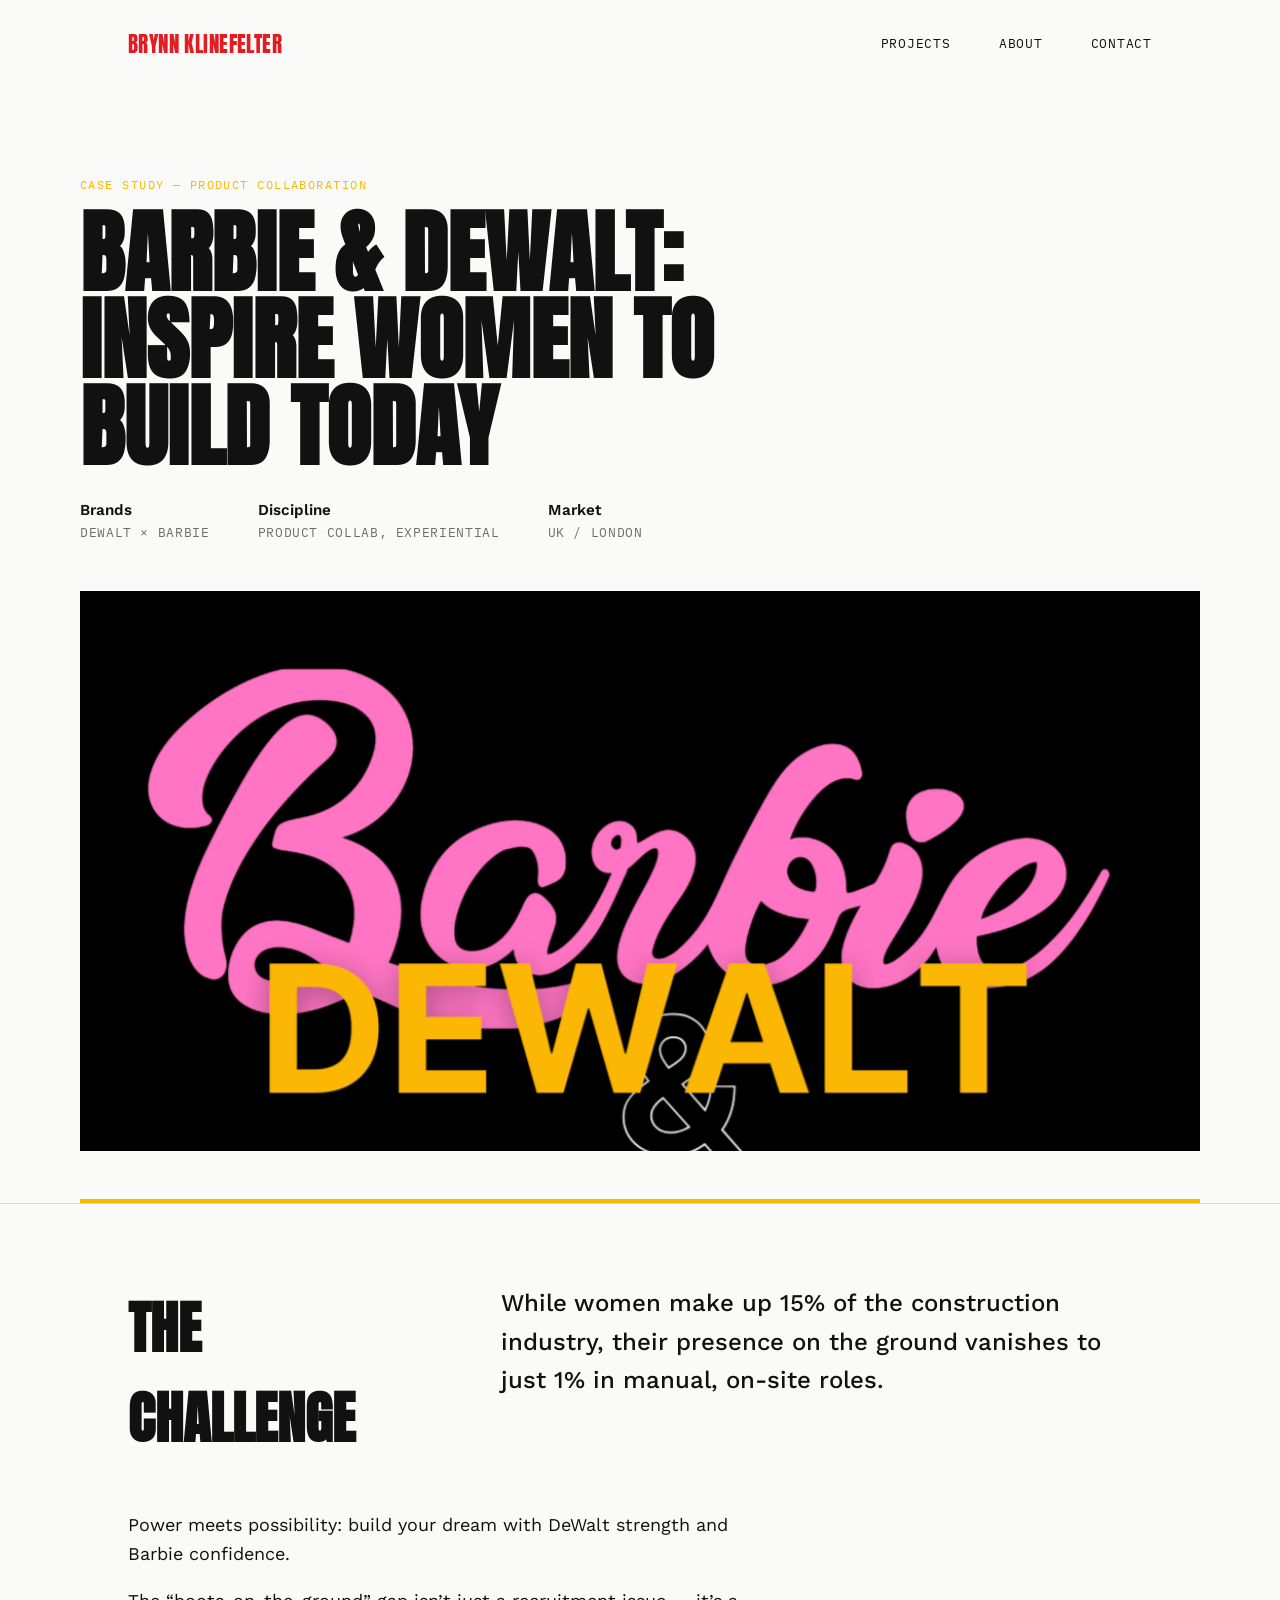
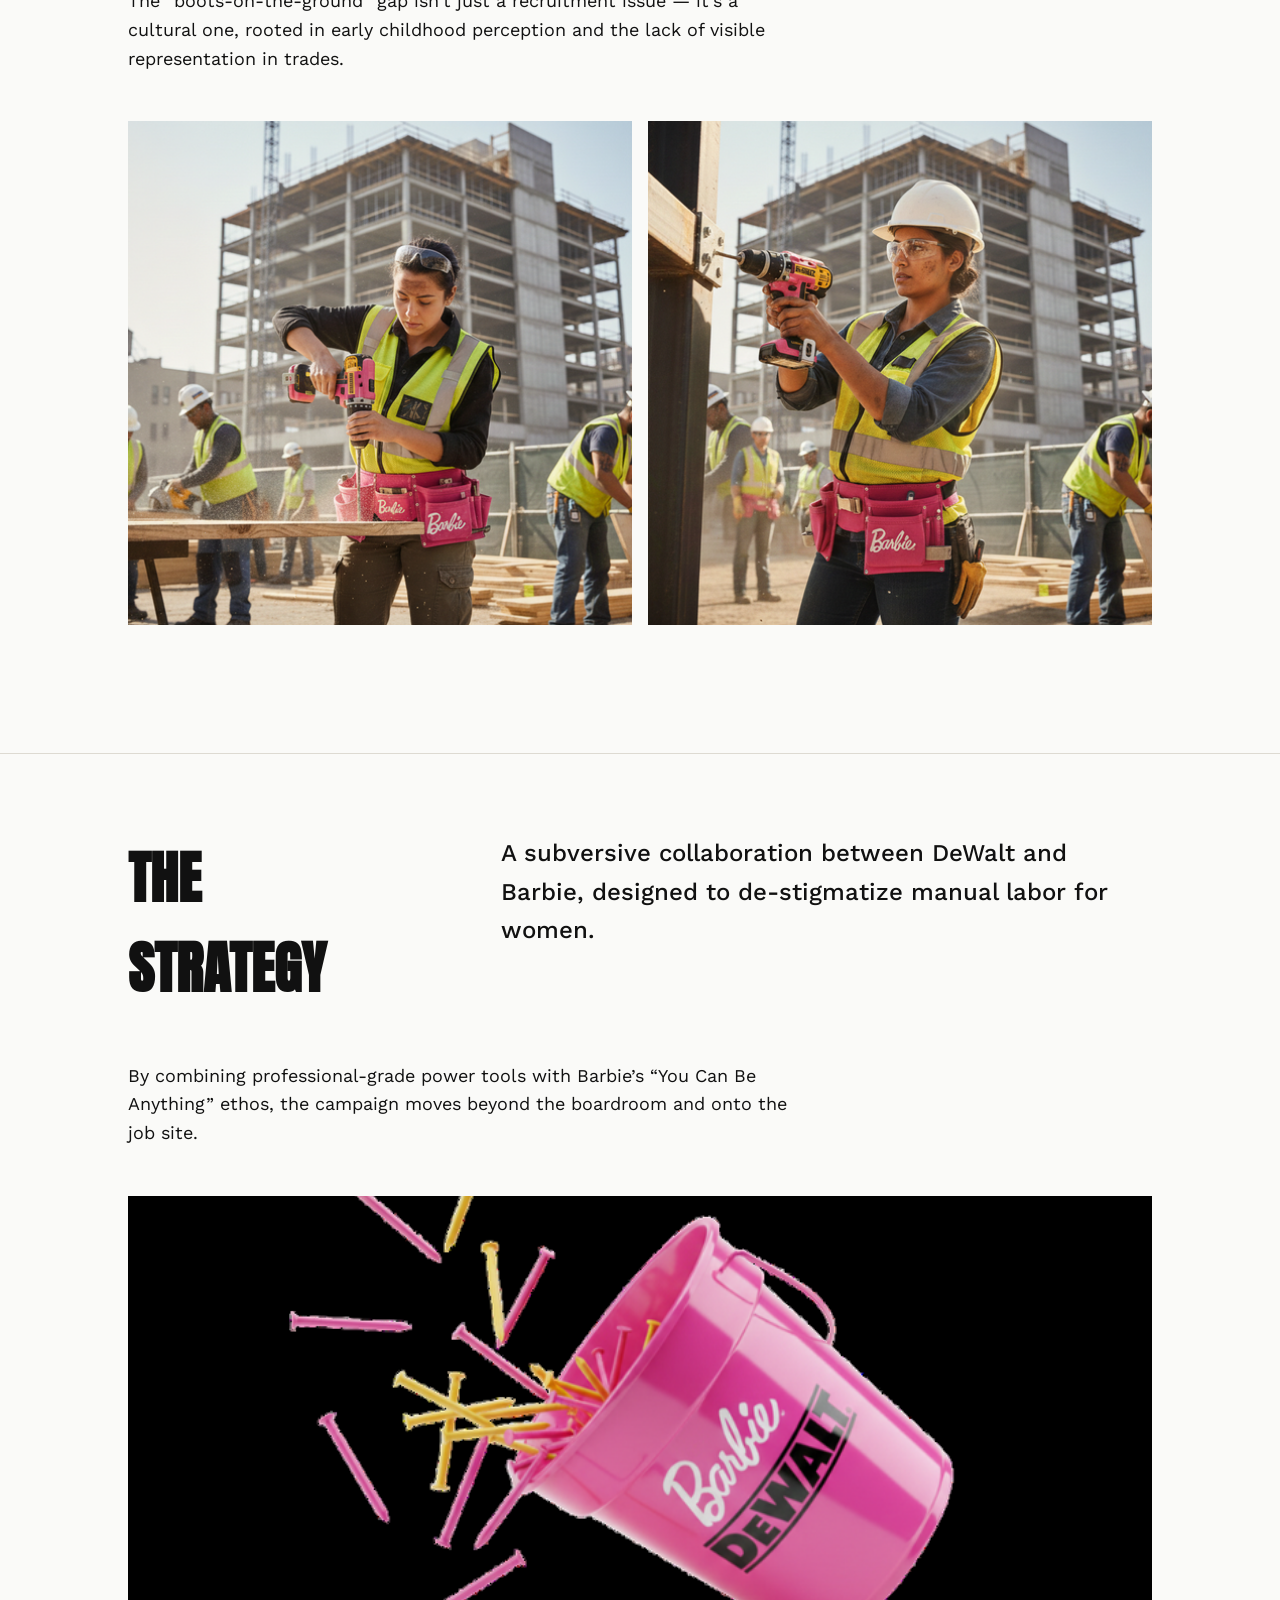
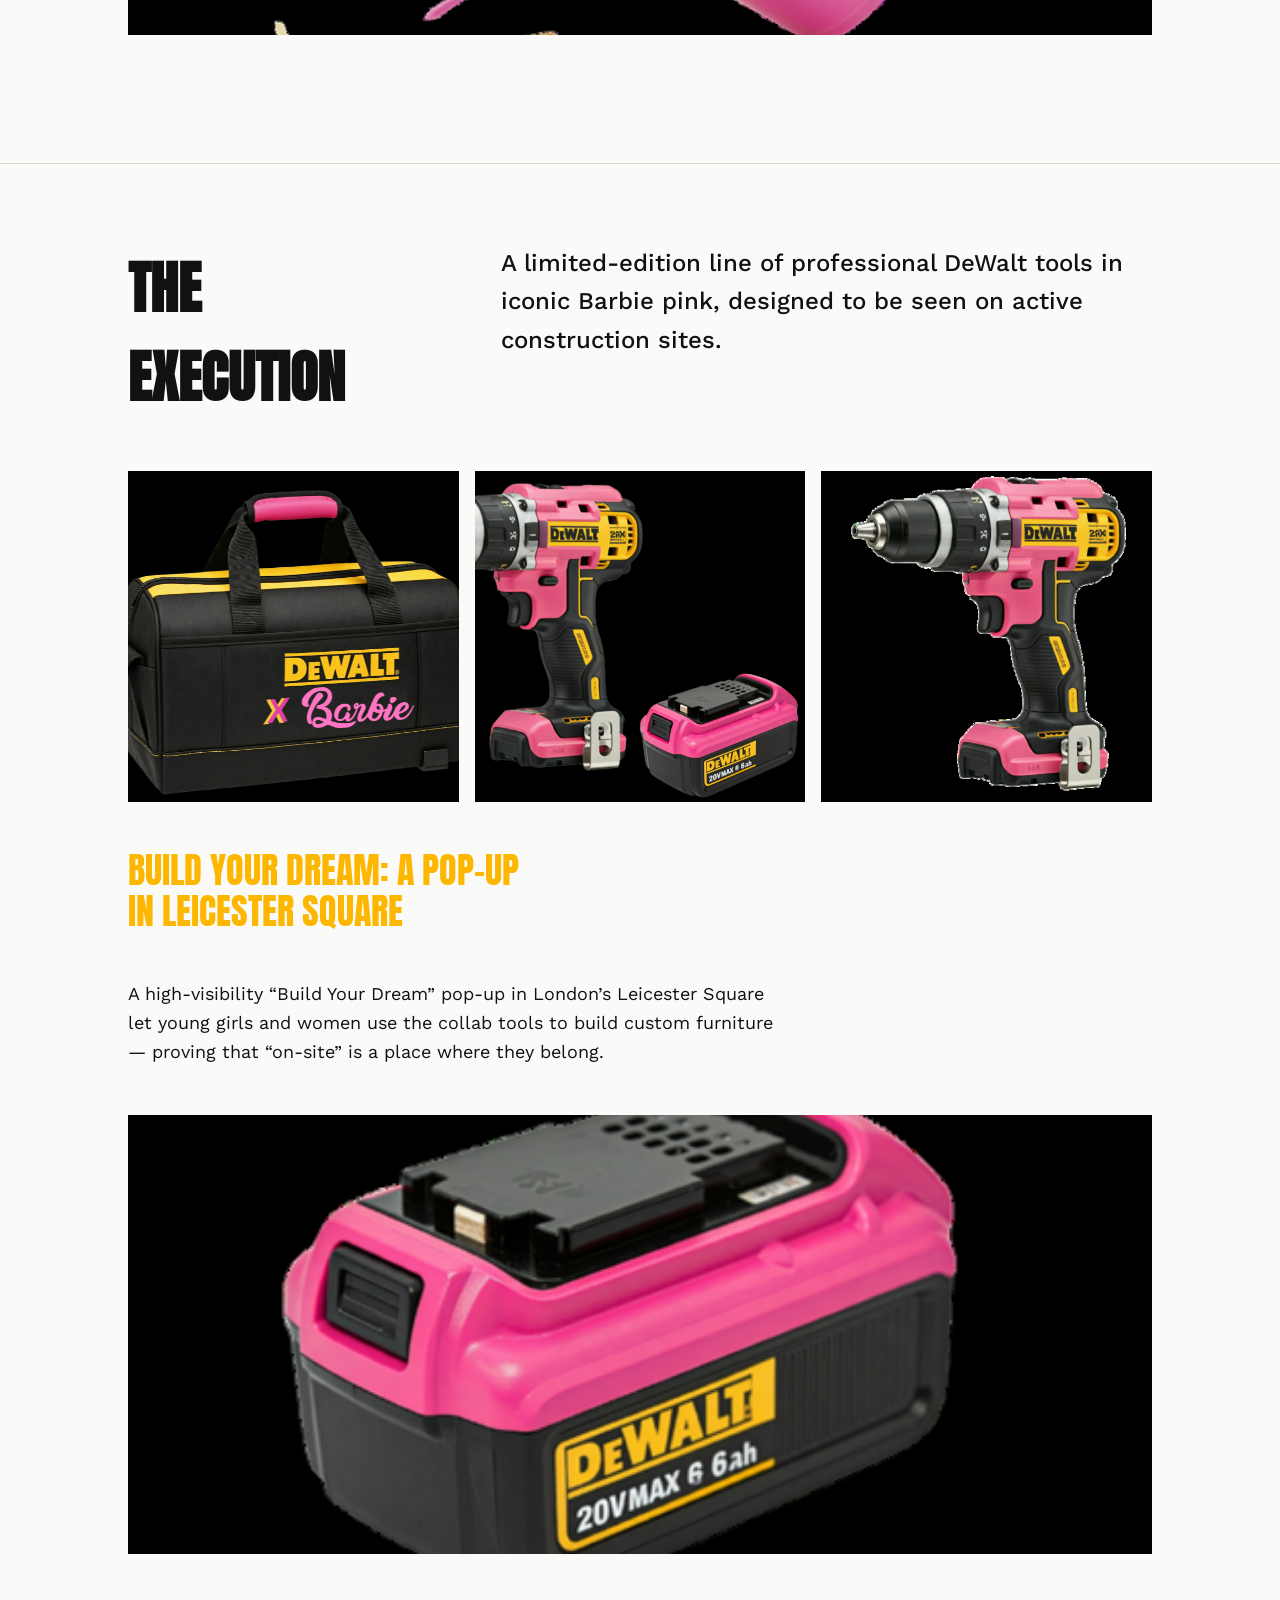
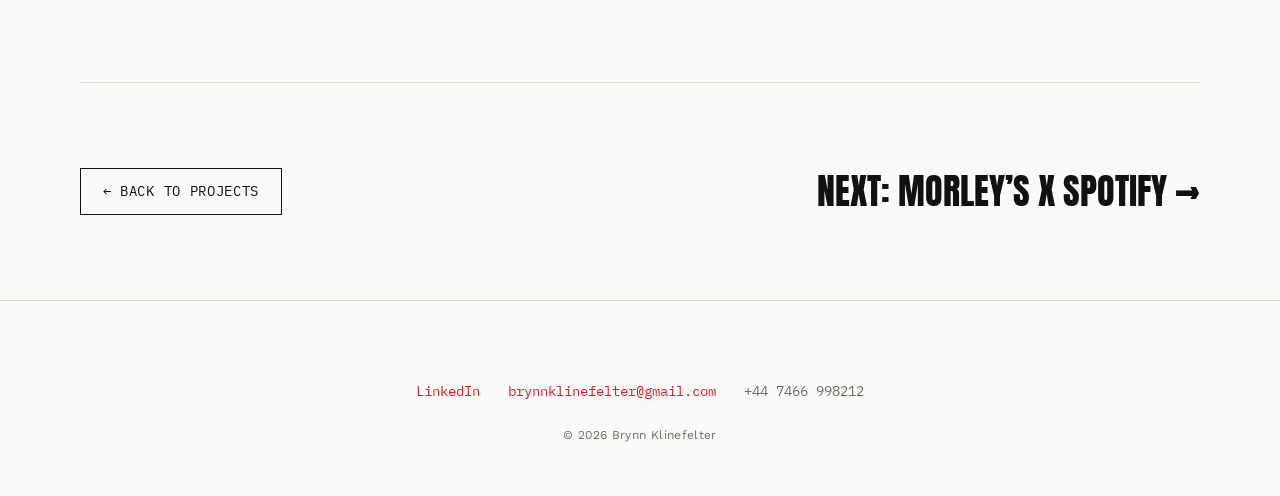
==== projects/barbie-dewalt.html @ ae3e73e8 "Initial commit: Brynn Klinefelter website" ====
<!DOCTYPE html>
<html lang="en">
<head>
<meta charset="UTF-8">
<meta name="viewport" content="width=device-width, initial-scale=1.0">
<title>Barbie &amp; DeWalt | Inspire Women to Build Today — Brynn Klinefelter</title>
<meta name="description" content="A subversive collaboration between DeWalt and Barbie designed to de-stigmatize manual labor for women.">
<link rel="stylesheet" href="../css/style.css">
<style>:root{ --accent: var(--acc-dewalt); }</style>
</head>
<body>

<nav class="site-nav">
  <a href="../index.html" class="site-nav__mark">Brynn Klinefelter</a>
  <ul class="site-nav__links" style="display:flex;">
    <li><a href="../index.html#work">Projects</a></li>
    <li><a href="../index.html#about">About</a></li>
    <li><a href="../index.html#contact">Contact</a></li>
  </ul>
</nav>

<header class="case-hero wrap">
  <p class="eyebrow case-hero__eyebrow">Case Study — Product Collaboration</p>
  <h1 class="case-hero__title">Barbie &amp; DeWalt: Inspire Women to Build Today</h1>
  <div class="case-hero__meta">
    <span><strong>Brands</strong>DeWalt &times; Barbie</span>
    <span><strong>Discipline</strong>Product collab, experiential</span>
    <span><strong>Market</strong>UK / London</span>
  </div>
  <img class="case-hero__image" src="../assets/barbie-dewalt/logo-hero.png" alt="Barbie and DeWalt logo lockup in pink and yellow on black">
</header>

<main>

  <section class="case-section">
    <div class="wrap">
      <div class="case-section__head">
        <h2>The<br>Challenge</h2>
        <p class="lede">While women make up 15% of the construction industry, their presence on the ground vanishes to just 1% in manual, on-site roles.</p>
      </div>
      <div class="case-body">
        <p>Power meets possibility: build your dream with DeWalt strength and Barbie confidence.</p>
        <p>The &ldquo;boots-on-the-ground&rdquo; gap isn&rsquo;t just a recruitment issue &mdash; it&rsquo;s a cultural one, rooted in early childhood perception and the lack of visible representation in trades.</p>
      </div>
      <div class="media-grid media-grid--2">
        <figure>
          <img src="../assets/barbie-dewalt/construction-site-1.png" alt="Woman in hi-vis using a pink DeWalt drill on an active construction site">
        </figure>
        <figure>
          <img src="../assets/barbie-dewalt/construction-site-2.png" alt="Woman on a construction site drilling into a wooden beam, wearing a Barbie tool belt">
        </figure>
      </div>
    </div>
  </section>

  <section class="case-section">
    <div class="wrap">
      <div class="case-section__head">
        <h2>The<br>Strategy</h2>
        <p class="lede">A subversive collaboration between DeWalt and Barbie, designed to de-stigmatize manual labor for women.</p>
      </div>
      <div class="case-body">
        <p>By combining professional-grade power tools with Barbie&rsquo;s &ldquo;You Can Be Anything&rdquo; ethos, the campaign moves beyond the boardroom and onto the job site.</p>
      </div>
      <img class="full-bleed" src="../assets/barbie-dewalt/nail-bucket.png" alt="Pink Barbie x DeWalt bucket spilling pink and yellow nails">
    </div>
  </section>

  <section class="case-section">
    <div class="wrap">
      <div class="case-section__head">
        <h2>The<br>Execution</h2>
        <p class="lede">A limited-edition line of professional DeWalt tools in iconic Barbie pink, designed to be seen on active construction sites.</p>
      </div>
      <div class="media-grid">
        <figure><img src="../assets/barbie-dewalt/drill-front.png" alt="Pink and yellow DeWalt cordless drill"></figure>
        <figure><img src="../assets/barbie-dewalt/tool-bag.png" alt="Black DeWalt x Barbie canvas tool bag with pink trim"></figure>
        <figure><img src="../assets/barbie-dewalt/battery.png" alt="Pink DeWalt 20V max battery pack"></figure>
      </div>

      <p class="pull">Build Your Dream: a pop-up in Leicester Square</p>
      <div class="case-body">
        <p>A high-visibility &ldquo;Build Your Dream&rdquo; pop-up in London&rsquo;s Leicester Square let young girls and women use the collab tools to build custom furniture &mdash; proving that &ldquo;on-site&rdquo; is a place where they belong.</p>
      </div>
      <img class="full-bleed" src="../assets/barbie-dewalt/popup-tent.png" alt="Pink tent canopy reading Build Your Dream at the Leicester Square activation">
    </div>
  </section>

</main>

<nav class="case-nav wrap">
  <a href="../index.html" class="btn btn--ghost">&larr; Back to projects</a>
  <a href="morleys-x-spotify.html" class="case-nav__title" style="text-decoration:none;">Next: Morley&rsquo;s x Spotify &rarr;</a>
</nav>

<footer class="site-footer">
  <div class="site-footer__links">
    <a href="https://www.linkedin.com" target="_blank" rel="noopener">LinkedIn</a>
    <a href="mailto:brynnklinefelter@gmail.com">brynnklinefelter@gmail.com</a>
    <span>+44 7466 998212</span>
  </div>
  <small>&copy; 2026 Brynn Klinefelter</small>
</footer>

</body>
</html>
---- css/style.css ----
/* =========================================================
   BRYNN KLINEFELTER — SHARED STYLESHEET
   Design tokens live at the top. Everything below derives
   from these values — change a token, change the whole site.
   ========================================================= */

@import url('https://fonts.googleapis.com/css2?family=Anton&family=Work+Sans:ital,wght@0,400;0,500;0,600;0,700;1,400&family=IBM+Plex+Mono:wght@400;500&display=swap');

:root{
  /* ---- Brand core (from Brynn's identity: bold red on black/white) ---- */
  --ink:            #111111;
  --paper:          #FAFAF8;
  --paper-dim:      #F0EFEA;
  --red:            #E31C23;
  --red-deep:       #A5151B;
  --grey:           #6E6E6B;
  --grey-line:      #DDDAD2;

  /* ---- Project accents (each case study borrows one) ---- */
  --acc-barbie:     #FF3EA5;
  --acc-dewalt:     #FEB700;
  --acc-spotify:    #1ED760;
  --acc-morleys:    #E8171C;
  --acc-unstreamed: #E0592A;
  --acc-bbc:        #111111;

  /* ---- Type ---- */
  --f-display: 'Anton', 'Arial Narrow', sans-serif;
  --f-body:    'Work Sans', -apple-system, sans-serif;
  --f-mono:    'IBM Plex Mono', ui-monospace, monospace;

  /* ---- Scale ---- */
  --step-0:  clamp(1rem, 0.95rem + 0.3vw, 1.125rem);
  --step-1:  clamp(1.25rem, 1.15rem + 0.5vw, 1.5rem);
  --step-2:  clamp(1.75rem, 1.5rem + 1vw, 2.25rem);
  --step-3:  clamp(2.5rem, 2rem + 2vw, 3.5rem);
  --step-4:  clamp(3.5rem, 2.5rem + 4vw, 6rem);
  --step-5:  clamp(3rem, 1rem + 11vw, 8.5rem);

  --space-1: 0.5rem;
  --space-2: 1rem;
  --space-3: 1.75rem;
  --space-4: 3rem;
  --space-5: 5rem;
  --space-6: 8rem;

  --max-w: 1120px;
  --radius: 2px;
}

/* ---------------------------------------------------------
   Reset
   --------------------------------------------------------- */
*, *::before, *::after{ box-sizing: border-box; }
html{ scroll-behavior: smooth; }
body{
  margin: 0;
  background: var(--paper);
  color: var(--ink);
  font-family: var(--f-body);
  font-size: var(--step-0);
  line-height: 1.6;
  -webkit-font-smoothing: antialiased;
}
img{ max-width: 100%; display: block; }
a{ color: inherit; }
h1,h2,h3,h4,p,ul,figure{ margin: 0; }
ul{ padding: 0; list-style: none; }

@media (prefers-reduced-motion: reduce){
  html{ scroll-behavior: auto; }
  *{ animation-duration: 0.01ms !important; transition-duration: 0.01ms !important; }
}

:focus-visible{
  outline: 3px solid var(--red);
  outline-offset: 3px;
}

/* ---------------------------------------------------------
   Nav
   --------------------------------------------------------- */
.site-nav{
  display: flex;
  align-items: center;
  justify-content: space-between;
  padding: var(--space-3) var(--space-4);
  max-width: var(--max-w);
  margin: 0 auto;
}
.site-nav__mark{
  font-family: var(--f-display);
  font-size: 1.3rem;
  letter-spacing: 0.02em;
  color: var(--red);
  text-decoration: none;
  text-transform: uppercase;
}
.site-nav__links{
  display: flex;
  gap: var(--space-4);
  font-family: var(--f-mono);
  font-size: 0.8rem;
  letter-spacing: 0.06em;
  text-transform: uppercase;
}
.site-nav__links a{
  text-decoration: none;
  border-bottom: 2px solid transparent;
  padding-bottom: 2px;
  transition: border-color 0.15s ease, color 0.15s ease;
}
.site-nav__links a:hover,
.site-nav__links a:focus-visible{
  border-color: var(--red);
  color: var(--red);
}
@media (max-width: 640px){
  .site-nav{ flex-direction: column; gap: var(--space-2); align-items: flex-start; }
  .site-nav__links{ gap: var(--space-3); }
}

/* ---------------------------------------------------------
   Footer
   --------------------------------------------------------- */
.site-footer{
  border-top: 1px solid var(--grey-line);
  padding: var(--space-5) var(--space-4) var(--space-4);
  text-align: center;
  color: var(--grey);
}
.site-footer__links{
  display: flex;
  flex-wrap: wrap;
  gap: var(--space-3);
  justify-content: center;
  margin-bottom: var(--space-2);
  font-family: var(--f-mono);
  font-size: 0.85rem;
}
.site-footer__links a{
  text-decoration: none;
  color: var(--red);
}
.site-footer__links a:hover{ text-decoration: underline; }
.site-footer small{ font-size: 0.75rem; letter-spacing: 0.03em; }

/* ---------------------------------------------------------
   Buttons / labels
   --------------------------------------------------------- */
.eyebrow{
  display: inline-block;
  font-family: var(--f-mono);
  font-size: 0.75rem;
  letter-spacing: 0.12em;
  text-transform: uppercase;
  color: var(--grey);
  margin-bottom: var(--space-2);
}
.btn{
  display: inline-flex;
  align-items: center;
  gap: 0.5em;
  padding: 0.85em 1.6em;
  background: var(--ink);
  color: var(--paper);
  text-decoration: none;
  font-family: var(--f-mono);
  font-size: 0.85rem;
  letter-spacing: 0.05em;
  text-transform: uppercase;
  border: 1px solid var(--ink);
  transition: background 0.15s ease, color 0.15s ease;
}
.btn:hover, .btn:focus-visible{
  background: var(--red);
  border-color: var(--red);
  color: #fff;
}
.btn--ghost{
  background: transparent;
  color: var(--ink);
}
.btn--ghost:hover{ background: var(--ink); color: var(--paper); }

/* ---------------------------------------------------------
   Layout helpers
   --------------------------------------------------------- */
.wrap{
  max-width: var(--max-w);
  margin: 0 auto;
  padding: 0 var(--space-4);
}
@media (max-width: 640px){
  .wrap{ padding: 0 var(--space-3); }
}
.section{ padding: var(--space-6) 0; }
.section--tight{ padding: var(--space-5) 0; }

/* =========================================================
   LANDING PAGE
   ========================================================= */
.hero-landing{
  position: relative;
  overflow: hidden;
  padding: var(--space-3) 0 var(--space-6);
}
.hero-landing__stack{
  position: relative;
  line-height: 0.78;
  font-family: var(--f-display);
  color: var(--red);
  text-transform: uppercase;
  font-size: var(--step-5);
  margin: var(--space-4) 0;
  user-select: none;
}
.hero-landing__stack span{ display: block; }
.hero-landing__tagline{
  max-width: 34rem;
  font-size: var(--step-2);
  font-weight: 600;
  margin-top: var(--space-3);
}
.hero-landing__sub{
  max-width: 30rem;
  color: var(--grey);
  margin-top: var(--space-2);
}
.hero-landing__portrait{
  position: absolute;
  right: 0;
  bottom: -1rem;
  width: min(42vw, 320px);
  filter: grayscale(15%);
  border: 8px solid var(--paper);
  box-shadow: 0 12px 30px rgba(0,0,0,0.12);
}
@media (max-width: 900px){
  .hero-landing__portrait{ position: static; width: 60%; margin-top: var(--space-4); }
}

.about-strip{
  background: var(--ink);
  color: var(--paper);
  padding: var(--space-5) 0;
}
.about-strip__banner{
  width: 100%;
  border-radius: var(--radius);
  margin-top: var(--space-3);
  opacity: 0.9;
}
.about-strip h2{
  font-family: var(--f-display);
  text-transform: uppercase;
  font-size: var(--step-3);
  color: var(--red);
}

.work-index{
  display: grid;
  gap: 1px;
  background: var(--grey-line);
  border: 1px solid var(--grey-line);
  margin-top: var(--space-4);
}
.work-item{
  position: relative;
  display: grid;
  grid-template-columns: 100px 1fr auto;
  align-items: center;
  gap: var(--space-3);
  background: var(--paper);
  padding: var(--space-3) var(--space-3);
  text-decoration: none;
  color: var(--ink);
  transition: background 0.15s ease, padding-left 0.15s ease;
}
.work-item:hover, .work-item:focus-visible{
  background: var(--paper-dim);
  padding-left: calc(var(--space-3) + 8px);
}
.work-item__accent{
  width: 100%;
  height: 6px;
  border-radius: 3px;
}
.work-item__title{
  font-family: var(--f-display);
  text-transform: uppercase;
  font-size: var(--step-1);
  letter-spacing: 0.01em;
}
.work-item__desc{
  color: var(--grey);
  font-size: 0.92rem;
  margin-top: 0.25em;
}
.work-item__arrow{
  font-family: var(--f-mono);
  font-size: 1.4rem;
  color: var(--red);
}
@media (max-width: 640px){
  .work-item{ grid-template-columns: 50px 1fr; }
  .work-item__arrow{ display: none; }
}

/* =========================================================
   CASE STUDY TEMPLATE (shared across all three projects)
   ========================================================= */
.case-hero{
  padding: var(--space-5) 0 var(--space-4);
  border-bottom: 4px solid var(--accent, var(--red));
}
.case-hero__eyebrow{ color: var(--accent, var(--red)); }
.case-hero__title{
  font-family: var(--f-display);
  text-transform: uppercase;
  font-size: var(--step-4);
  line-height: 0.95;
  max-width: 18ch;
}
.case-hero__meta{
  display: flex;
  flex-wrap: wrap;
  gap: var(--space-4);
  margin-top: var(--space-3);
  font-family: var(--f-mono);
  font-size: 0.8rem;
  color: var(--grey);
  text-transform: uppercase;
  letter-spacing: 0.05em;
}
.case-hero__meta strong{ display: block; color: var(--ink); font-size: 0.95rem; letter-spacing: 0; text-transform: none; font-family: var(--f-body); font-weight: 600;}

.case-hero__image{
  margin-top: var(--space-4);
  width: 100%;
  aspect-ratio: 16/8;
  object-fit: cover;
  background: var(--ink);
}

.stat-row{
  display: grid;
  grid-template-columns: repeat(auto-fit, minmax(180px, 1fr));
  gap: var(--space-3);
  margin: var(--space-4) 0;
}
.stat{
  border-left: 3px solid var(--accent, var(--red));
  padding-left: var(--space-2);
}
.stat__num{
  font-family: var(--f-display);
  font-size: var(--step-3);
  color: var(--accent, var(--red));
  line-height: 1;
}
.stat__label{
  color: var(--grey);
  font-size: 0.85rem;
  margin-top: 0.4em;
}

.case-section{
  padding: var(--space-5) 0;
  border-top: 1px solid var(--grey-line);
}
.case-section__head{
  display: grid;
  grid-template-columns: 1fr 2fr;
  gap: var(--space-4);
  margin-bottom: var(--space-4);
}
.case-section__head h2{
  font-family: var(--f-display);
  text-transform: uppercase;
  font-size: var(--step-3);
  position: sticky;
  top: var(--space-3);
}
.case-section__head .lede{
  font-size: var(--step-1);
  font-weight: 500;
  max-width: 42ch;
}
@media (max-width: 780px){
  .case-section__head{ grid-template-columns: 1fr; }
  .case-section__head h2{ position: static; }
}

.case-body p + p{ margin-top: 1em; }
.case-body{ max-width: 60ch; }

.pull{
  font-family: var(--f-display);
  text-transform: uppercase;
  font-size: var(--step-2);
  line-height: 1.15;
  color: var(--accent, var(--red));
  max-width: 22ch;
  margin: var(--space-4) 0;
}

.media-grid{
  display: grid;
  grid-template-columns: repeat(3, 1fr);
  gap: var(--space-2);
  margin: var(--space-4) 0;
}
.media-grid img{ width: 100%; height: 100%; object-fit: cover; aspect-ratio: 1; }
.media-grid--wide img{ aspect-ratio: 4/3; }
.media-grid--2{ grid-template-columns: repeat(2, 1fr); }
@media (max-width: 640px){
  .media-grid{ grid-template-columns: 1fr 1fr; }
}

.full-bleed{
  width: 100%;
  aspect-ratio: 21/9;
  object-fit: cover;
  margin: var(--space-4) 0;
}

.figure-caption{
  font-family: var(--f-mono);
  font-size: 0.75rem;
  color: var(--grey);
  margin-top: 0.6em;
  letter-spacing: 0.02em;
}

.timeline-list{
  display: grid;
  gap: 0;
  border-top: 1px solid var(--grey-line);
}
.timeline-list li{
  display: grid;
  grid-template-columns: 2rem 1fr;
  gap: var(--space-3);
  padding: var(--space-3) 0;
  border-bottom: 1px solid var(--grey-line);
}
.timeline-list .n{
  font-family: var(--f-mono);
  color: var(--accent, var(--red));
}
.timeline-list h3{
  font-weight: 700;
  margin-bottom: 0.25em;
}
.timeline-list p{ color: var(--grey); }

.quote-strip{
  background: var(--paper-dim);
  padding: var(--space-4);
  border-left: 4px solid var(--accent, var(--red));
}
.quote-strip p{
  font-style: italic;
  font-size: var(--step-1);
}
.quote-strip cite{
  display: block;
  margin-top: var(--space-2);
  font-style: normal;
  font-family: var(--f-mono);
  font-size: 0.8rem;
  color: var(--grey);
}

.lineup-table{
  width: 100%;
  border-collapse: collapse;
  margin: var(--space-4) 0;
  font-size: 0.95rem;
}
.lineup-table th{
  text-align: left;
  font-family: var(--f-mono);
  font-size: 0.75rem;
  text-transform: uppercase;
  letter-spacing: 0.06em;
  color: var(--grey);
  padding-bottom: 0.6em;
  border-bottom: 2px solid var(--ink);
}
.lineup-table td{
  padding: 0.9em 0.6em 0.9em 0;
  border-bottom: 1px solid var(--grey-line);
}
.lineup-table td:first-child{ font-weight: 700; }
.lineup-table tr td:nth-child(2){ color: var(--accent, var(--red)); font-family: var(--f-mono); font-size: 0.85rem; text-transform: uppercase;}

.case-nav{
  display: flex;
  justify-content: space-between;
  align-items: center;
  padding: var(--space-5) 0;
  border-top: 1px solid var(--grey-line);
  gap: var(--space-3);
  flex-wrap: wrap;
}
.case-nav__title{
  font-family: var(--f-display);
  text-transform: uppercase;
  font-size: var(--step-2);
}
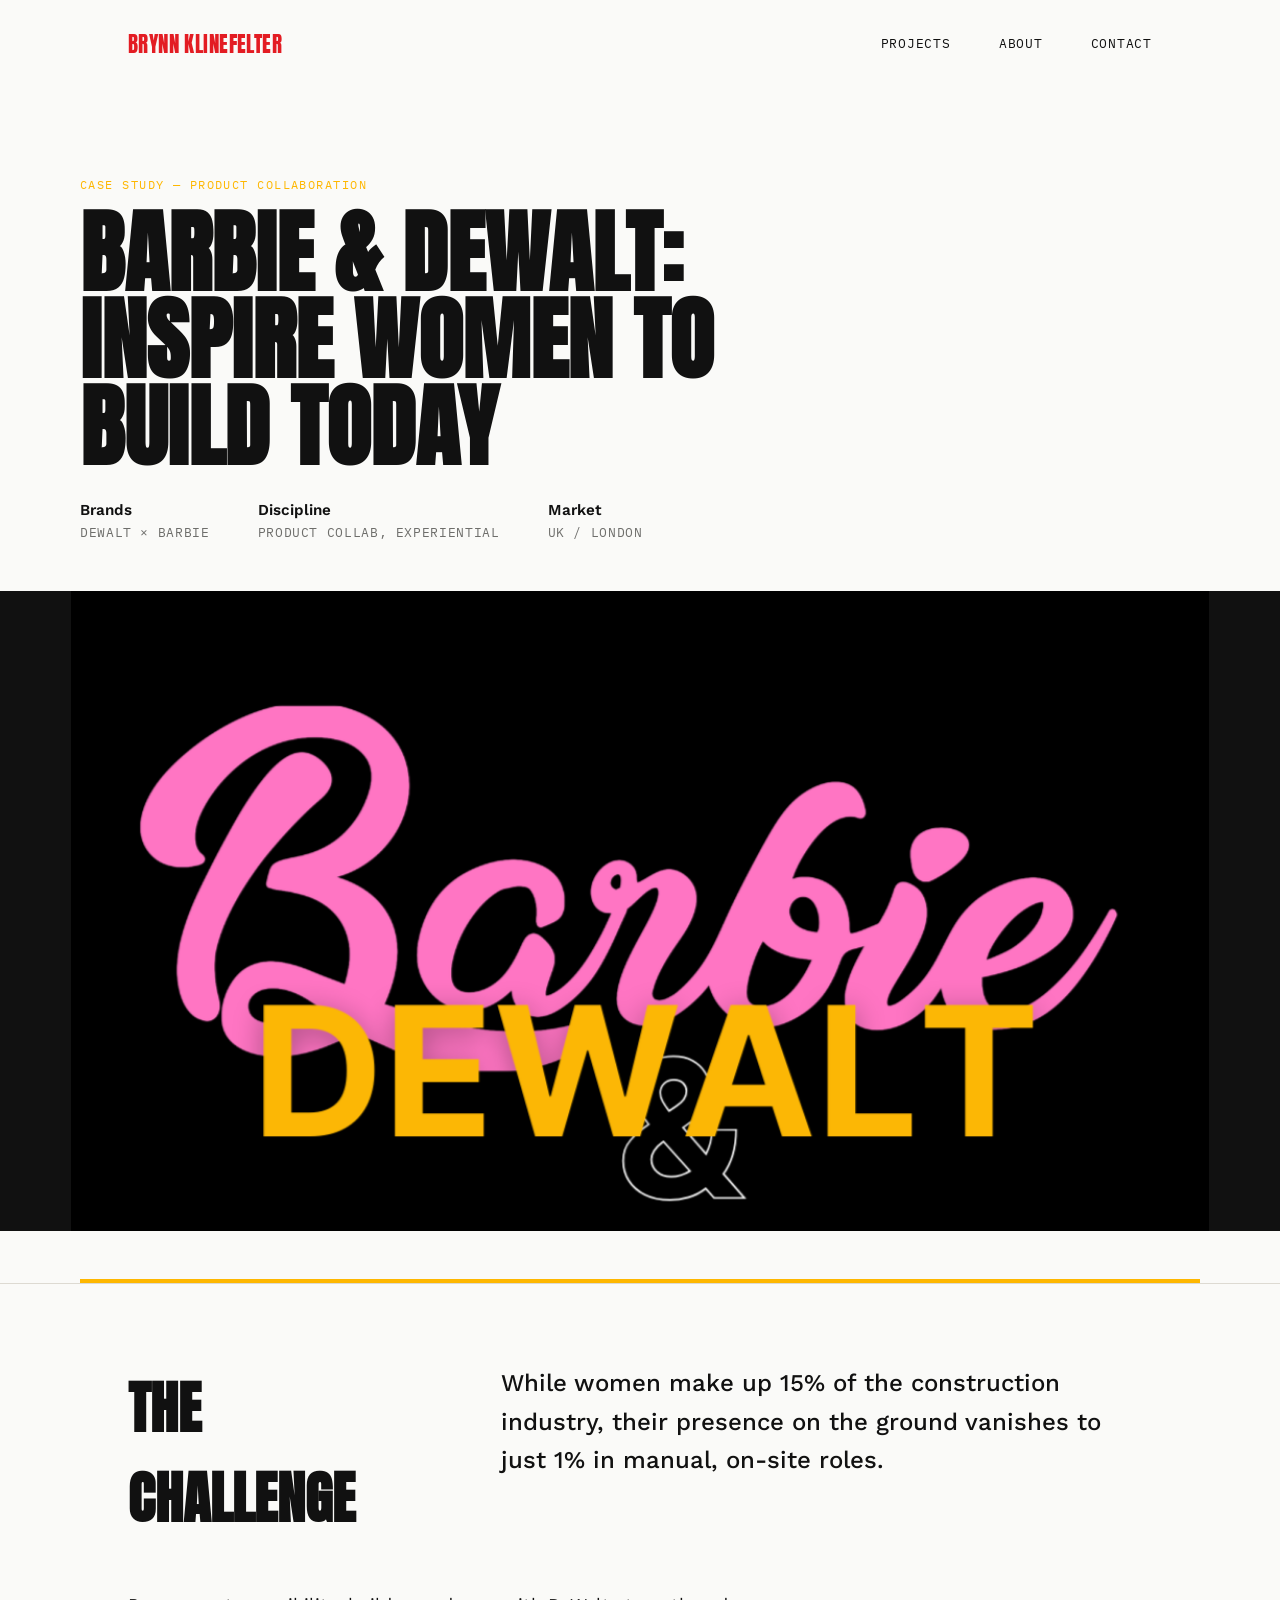
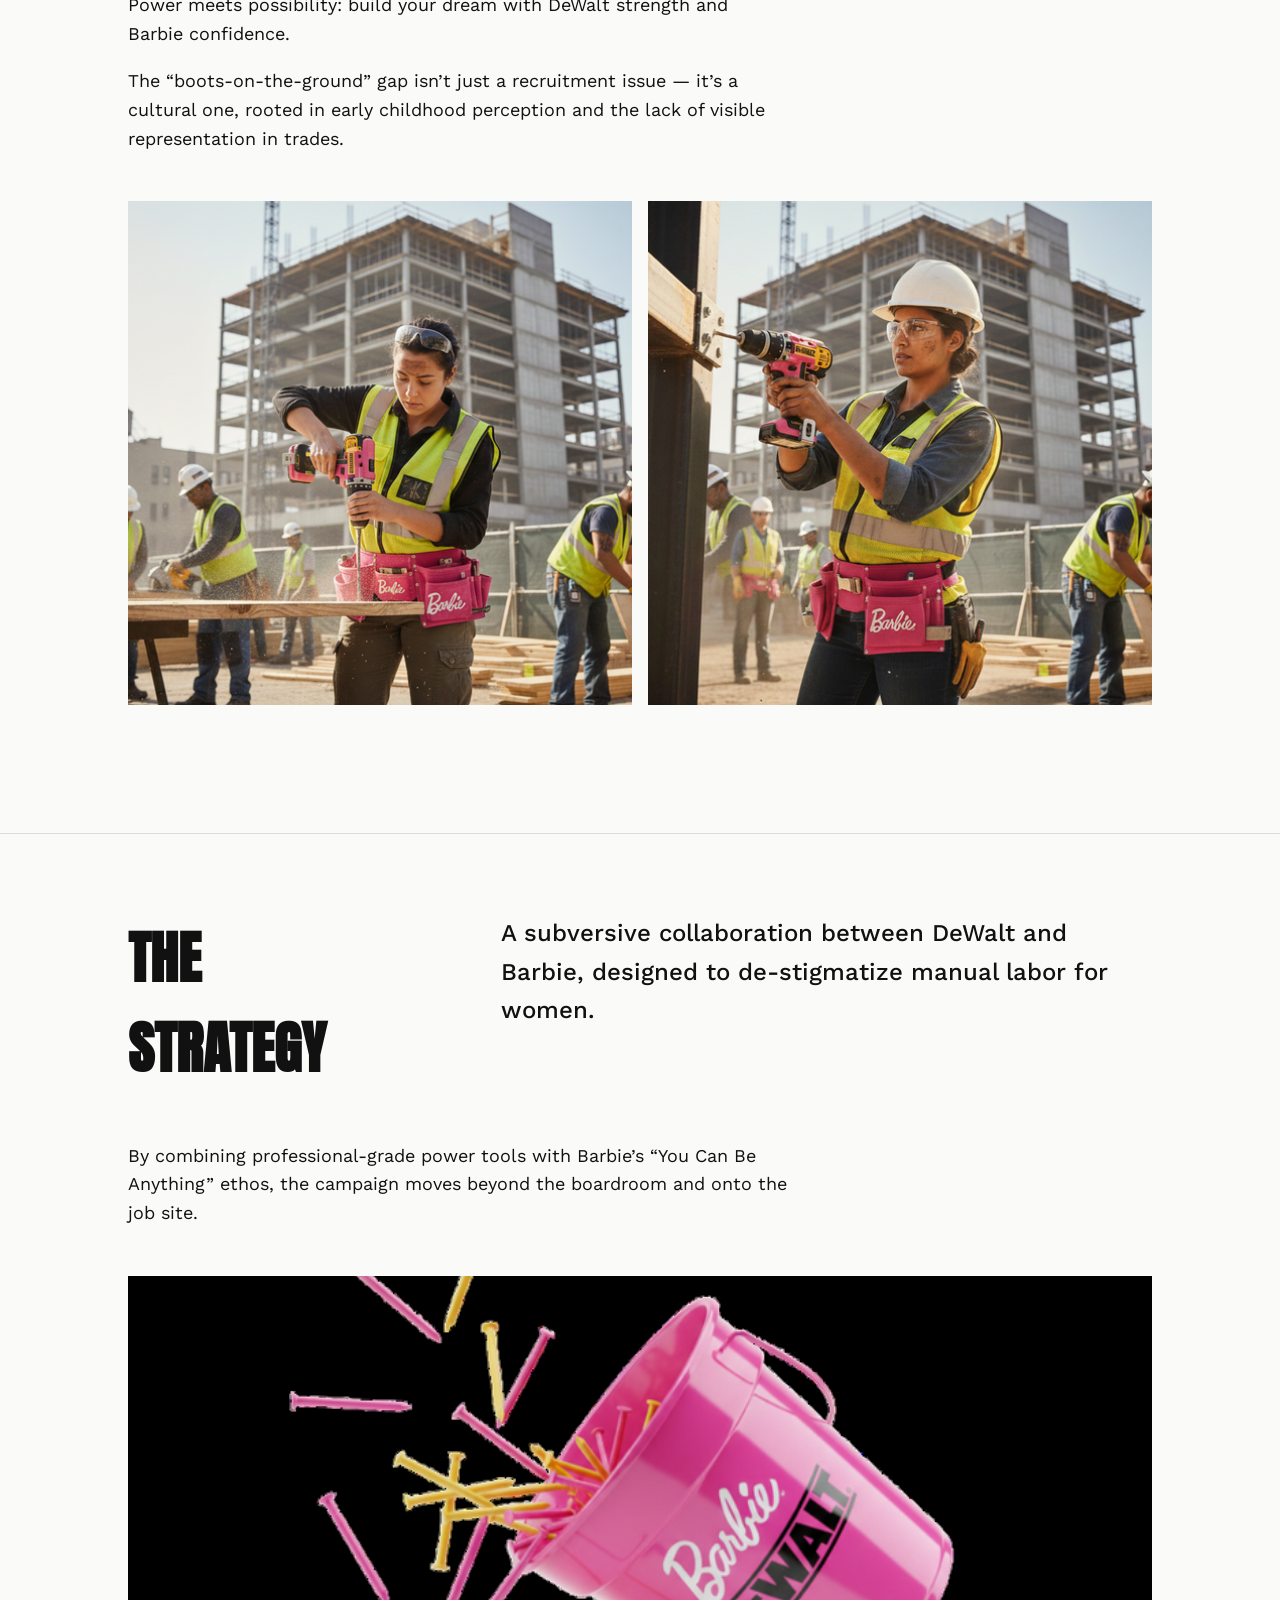
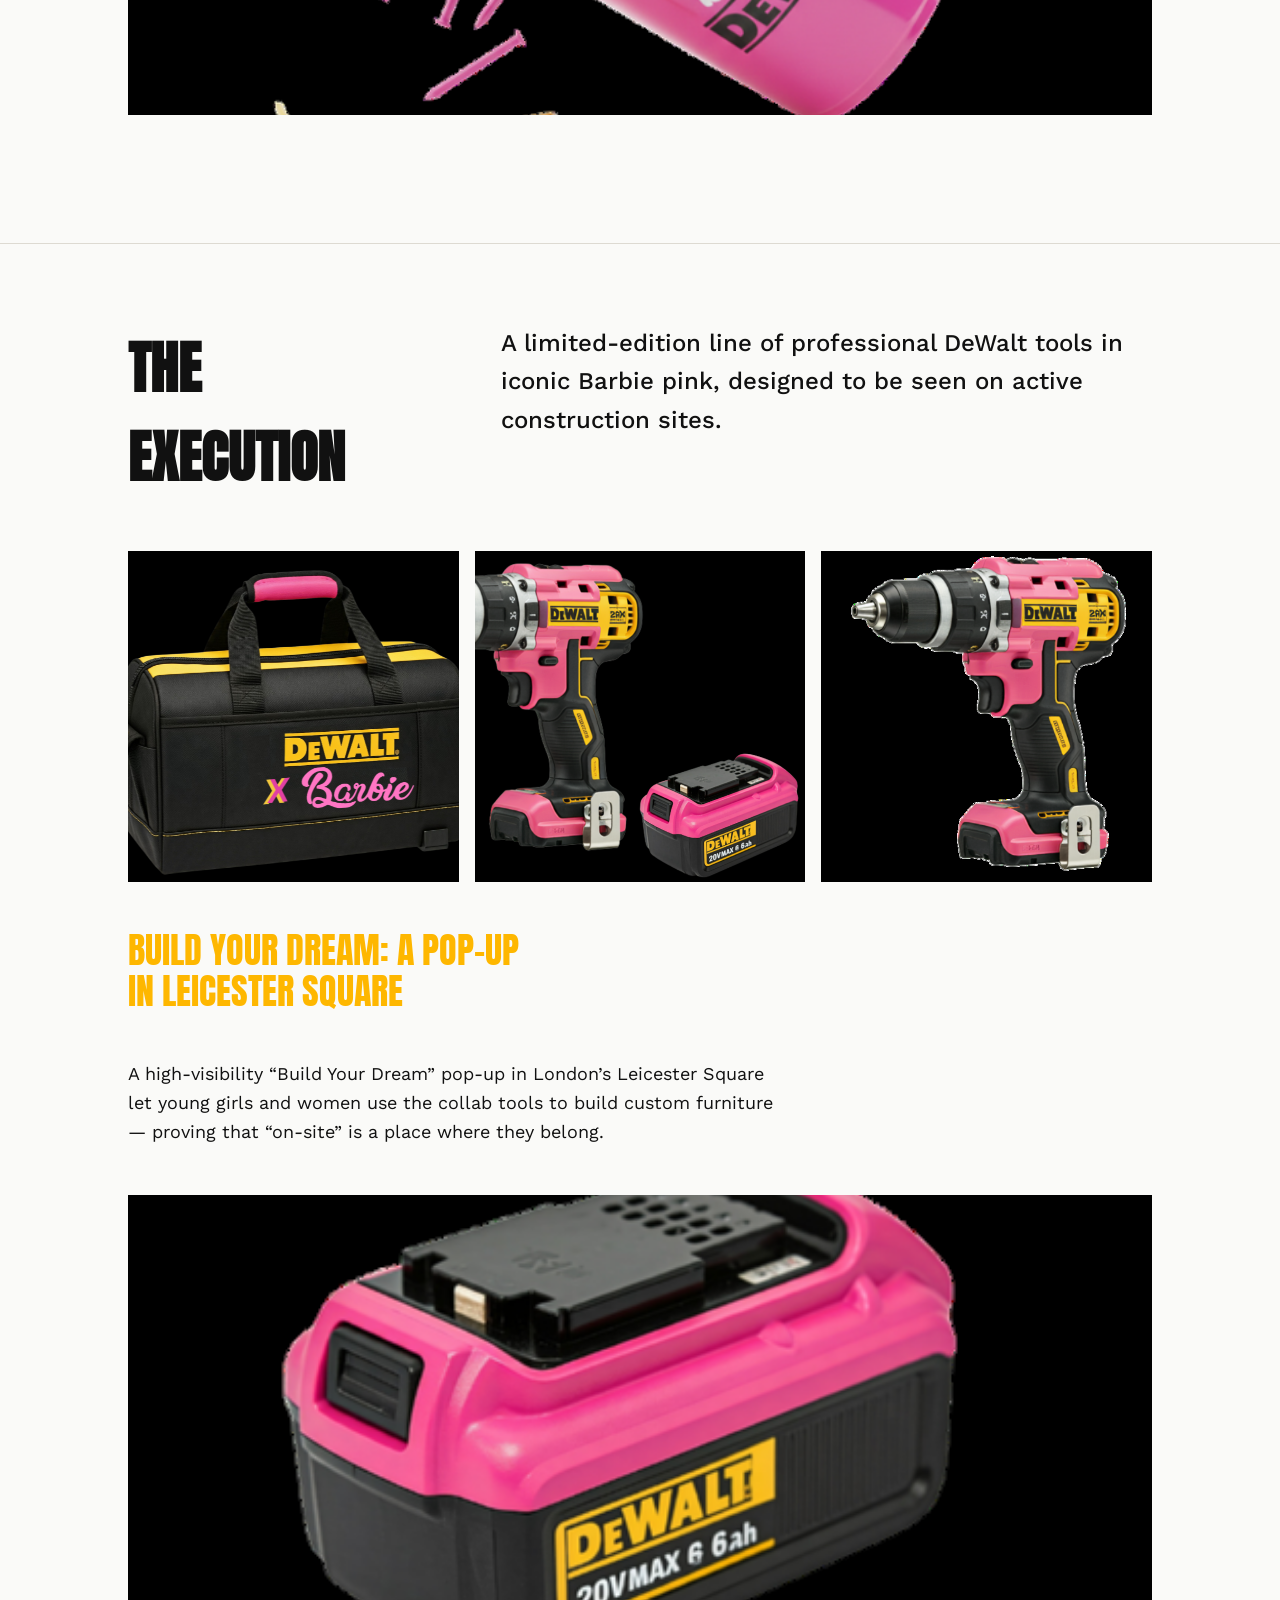
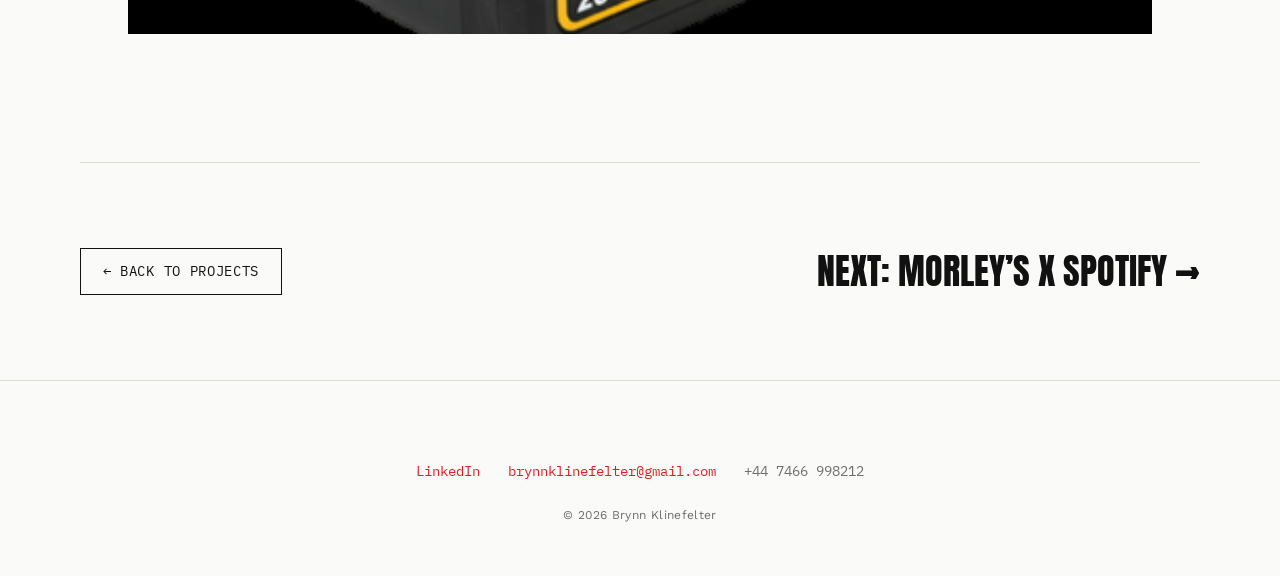
==== commit 875b865e: "Update LinkedIn link to Brynn's profile" ====
--- a/projects/barbie-dewalt.html
+++ b/projects/barbie-dewalt.html
@@ -95,7 +95,7 @@
 
 <footer class="site-footer">
   <div class="site-footer__links">
-    <a href="https://www.linkedin.com" target="_blank" rel="noopener">LinkedIn</a>
+    <a href="https://www.linkedin.com/in/brynnklinefelter" target="_blank" rel="noopener">LinkedIn</a>
     <a href="mailto:brynnklinefelter@gmail.com">brynnklinefelter@gmail.com</a>
     <span>+44 7466 998212</span>
   </div>
--- a/css/style.css
+++ b/css/style.css
@@ -212,6 +212,7 @@
   color: var(--red);
   text-transform: uppercase;
   font-size: var(--step-5);
+  letter-spacing: 0.015em;
   margin: var(--space-4) 0;
   user-select: none;
 }
@@ -337,10 +338,28 @@
 
 .case-hero__image{
   margin-top: var(--space-4);
-  width: 100%;
+  width: 100vw;
+  max-width: 100vw;
+  position: relative;
+  left: 50%;
+  right: 50%;
+  margin-left: -50vw;
+  margin-right: -50vw;
   aspect-ratio: 16/8;
-  object-fit: cover;
+  object-fit: contain;
   background: var(--ink);
+}
+
+.case-hero__image--natural{
+  width: auto;
+  max-width: 100%;
+  position: static;
+  left: auto;
+  right: auto;
+  margin-left: auto;
+  margin-right: auto;
+  aspect-ratio: auto;
+  display: block;
 }
 
 .stat-row{
